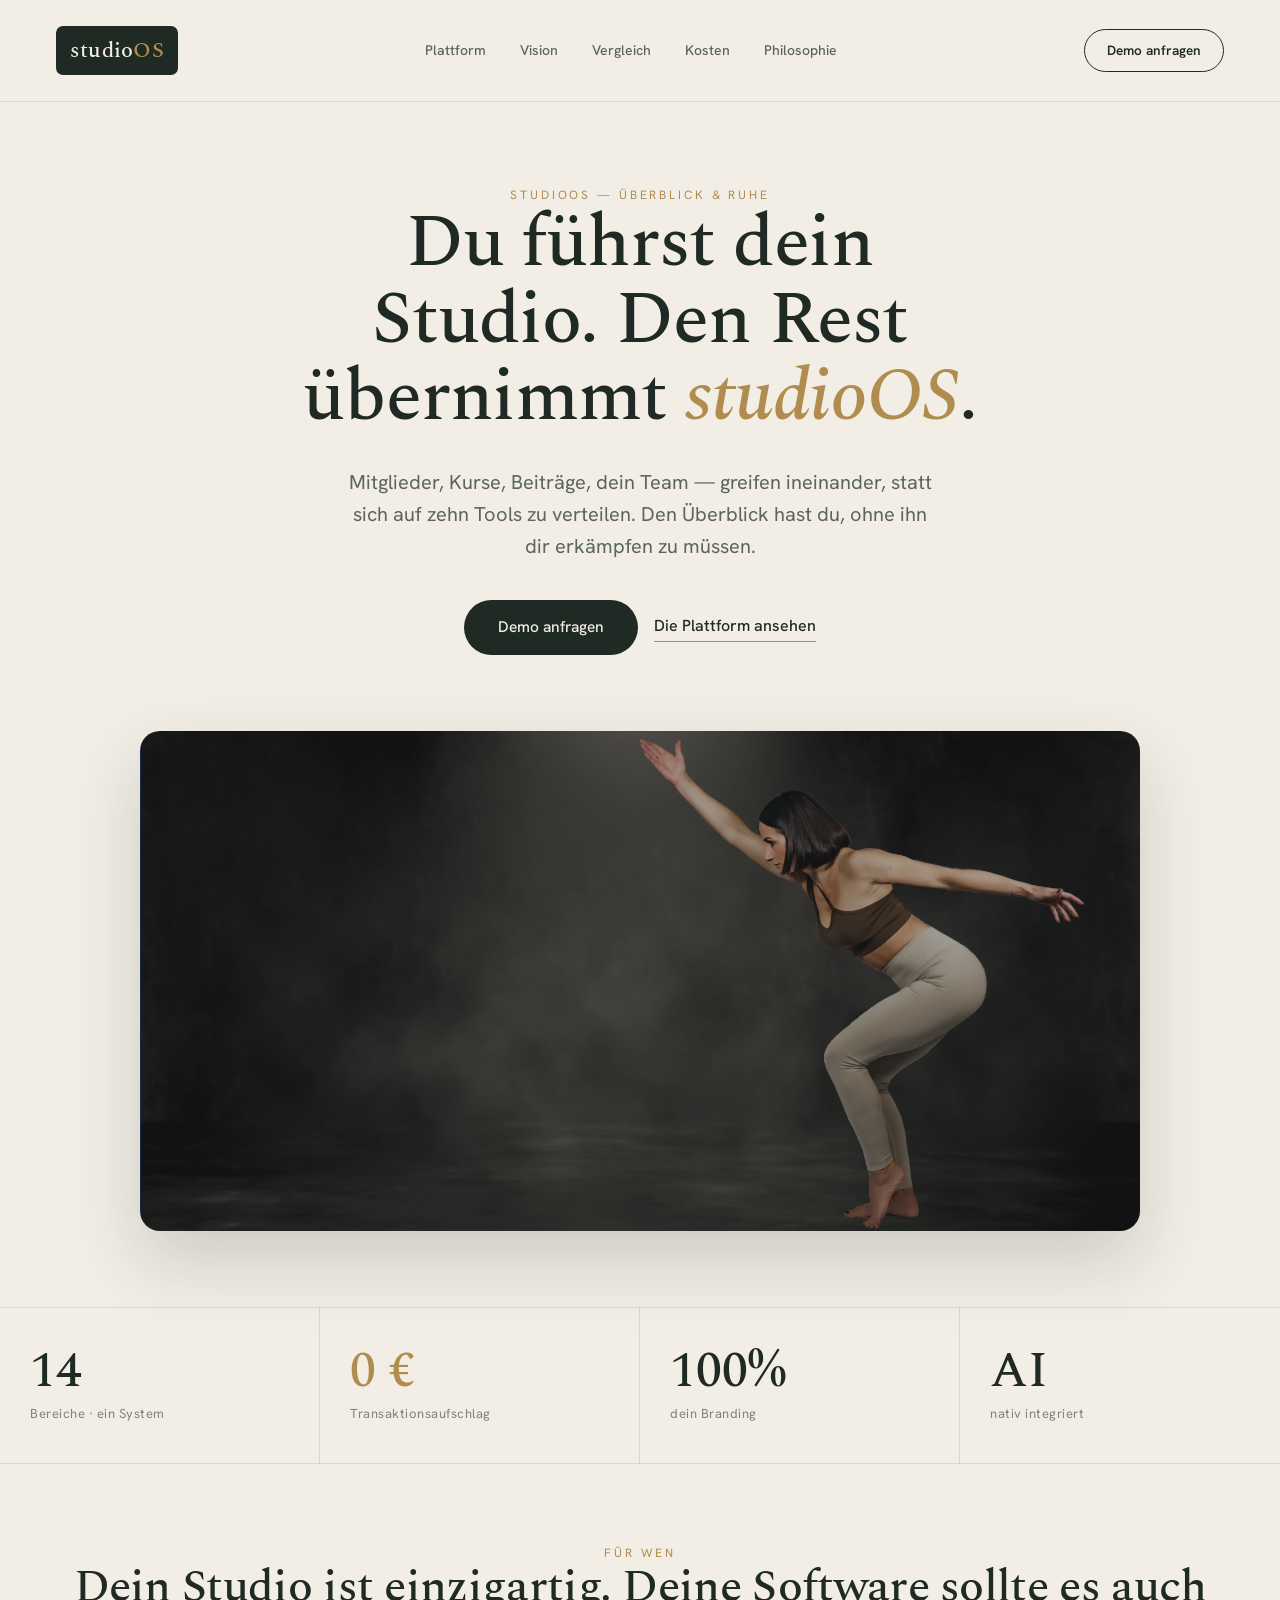
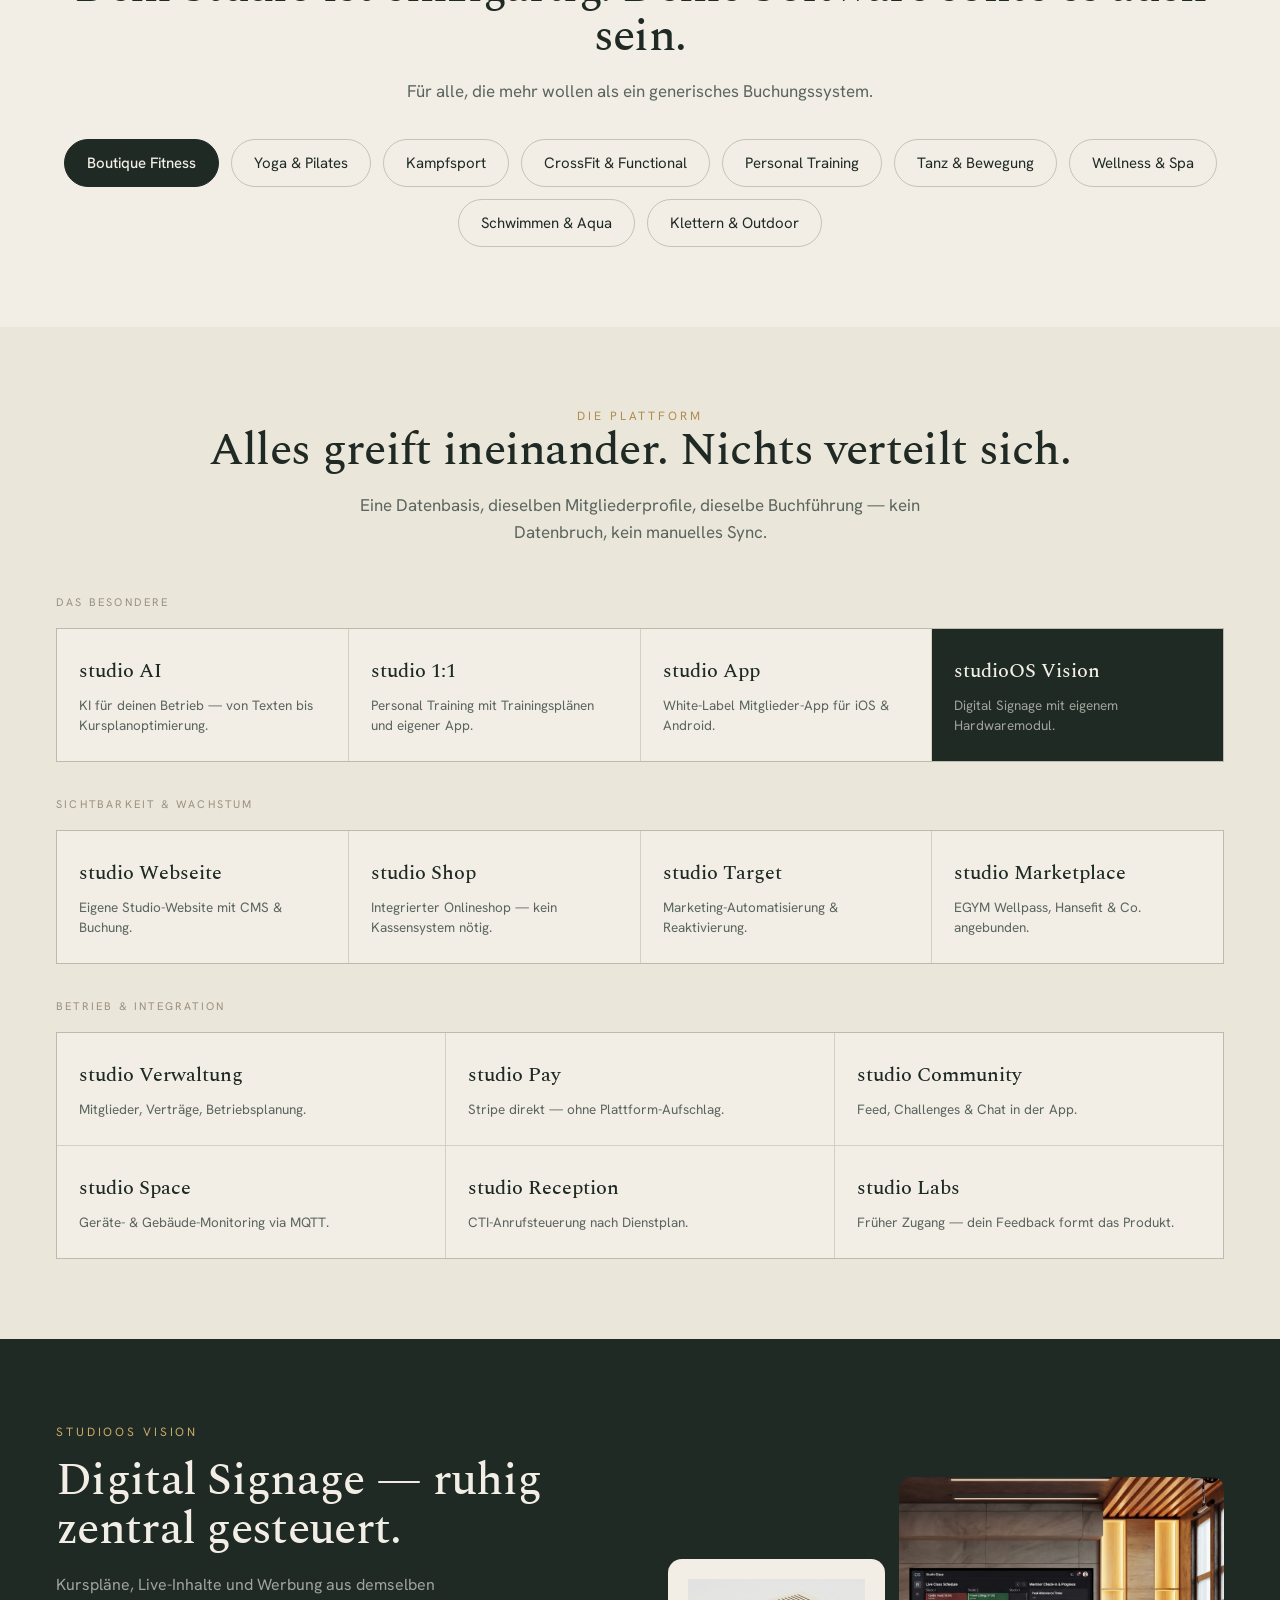
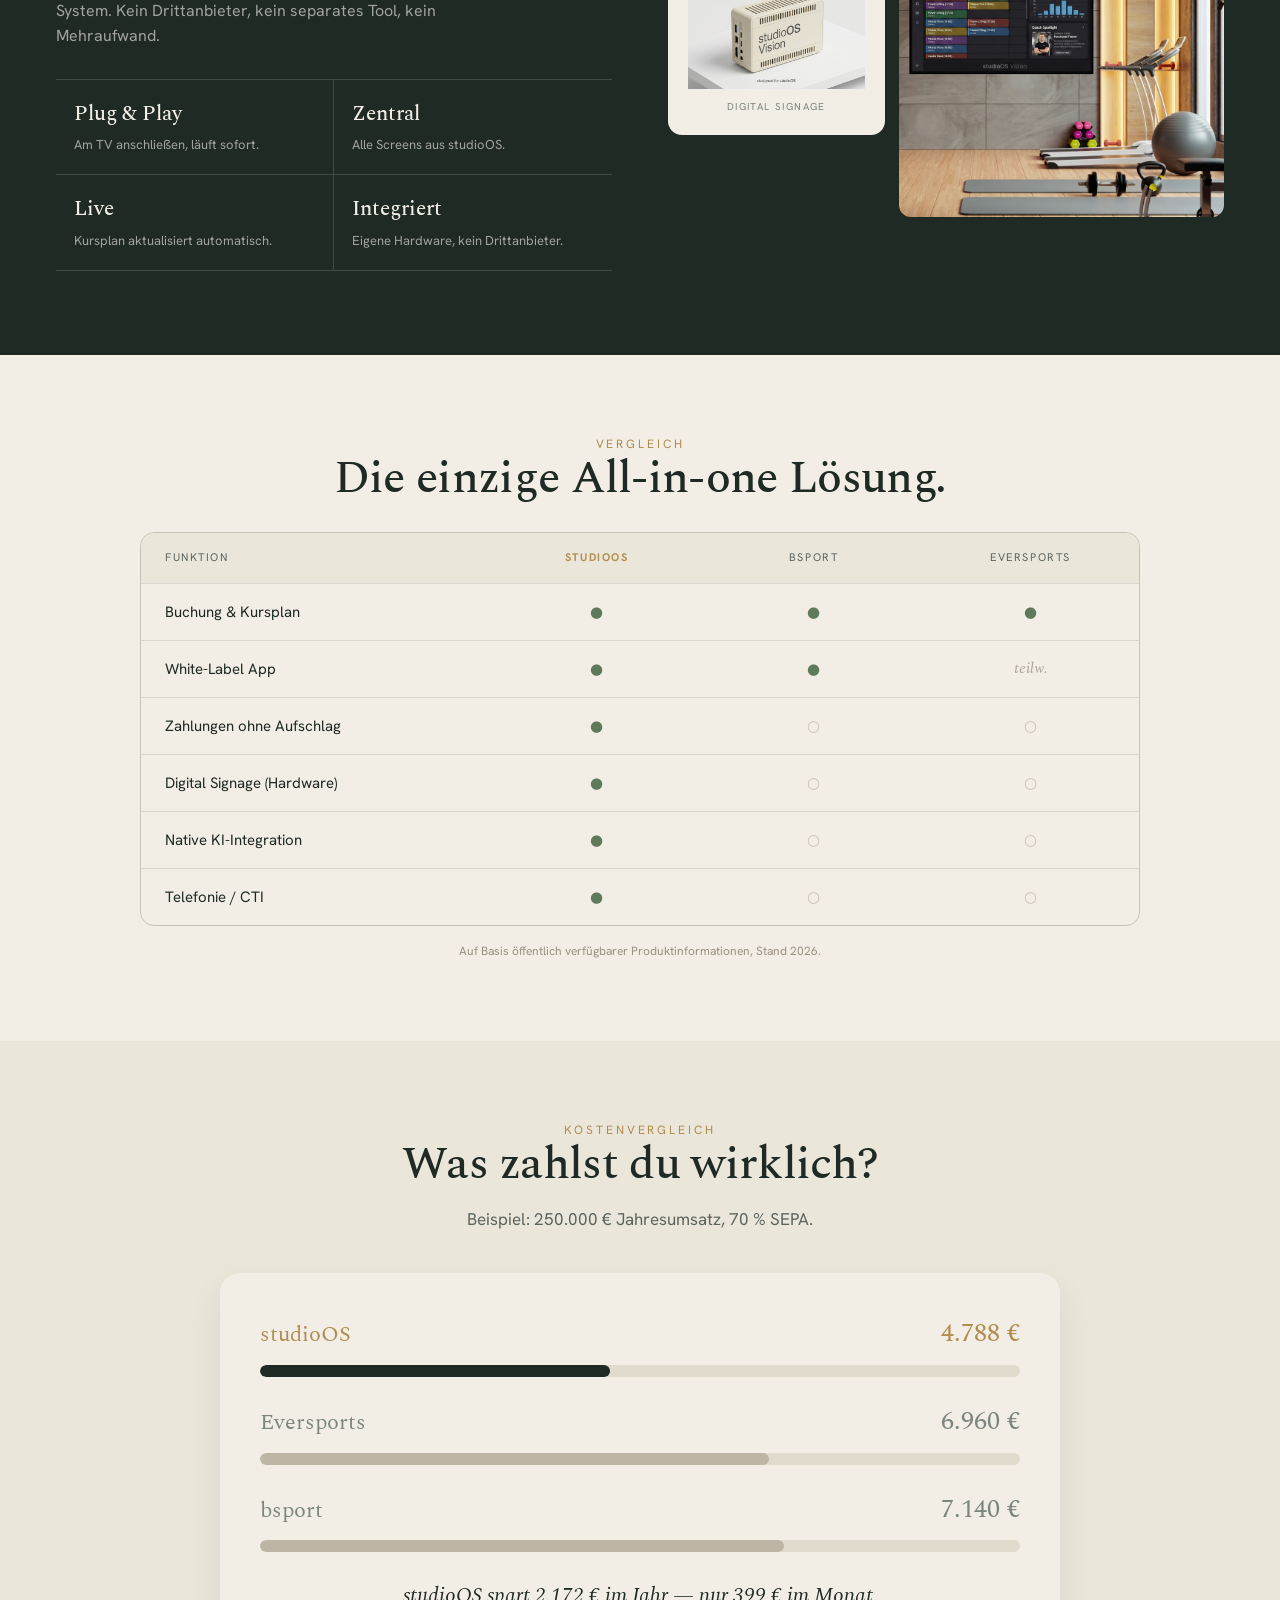
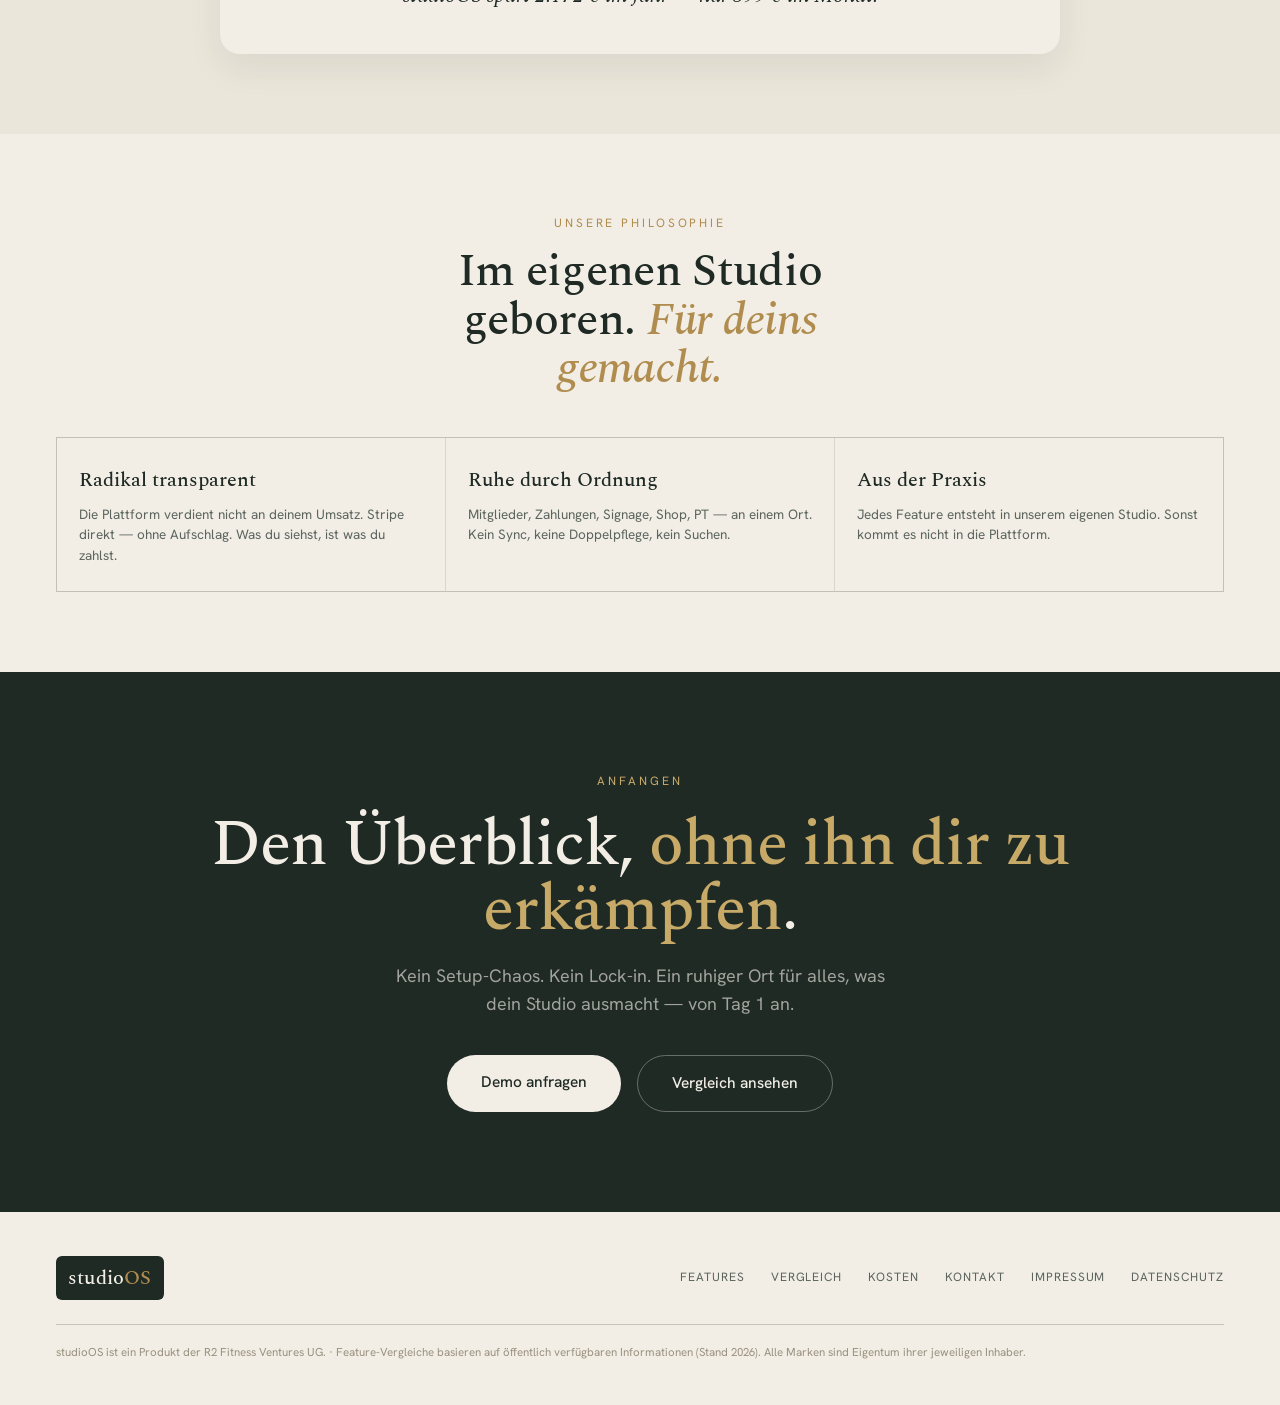
==== _export-sereno/index.html @ 0f1d94d6 "export-sereno aus der Auslieferung genommen (-> _export-sereno, Jekyll ueberspringt Unterstrich-Ordn" ====
<!DOCTYPE html>
<html lang="de">
<head>
  <meta charset="UTF-8">
  <meta name="viewport" content="width=device-width, initial-scale=1">
  <title>studioOS — Sereno</title>
  <link rel="stylesheet" href="studioOS-sereno.css">
</head>
<body>

  <!-- NAV -->
  <header class="nav">
    <div class="brand"><span class="brand__studio">studio</span><span class="brand__os">OS</span></div>
    <nav class="nav__links">
      <a href="#plattform">Plattform</a>
      <a href="#vision">Vision</a>
      <a href="#vergleich">Vergleich</a>
      <a href="#kosten">Kosten</a>
      <a href="#philosophie">Philosophie</a>
    </nav>
    <a class="btn btn--ghost btn--sm">Demo anfragen</a>
  </header>

  <!-- HERO -->
  <section class="hero">
    <div class="eyebrow">studioOS — Überblick &amp; Ruhe</div>
    <h1 class="hero__title">Du führst dein Studio. Den Rest übernimmt <span class="accent italic">studioOS</span>.</h1>
    <p class="hero__lead">Mitglieder, Kurse, Beiträge, dein Team — greifen ineinander, statt sich auf zehn Tools zu verteilen. Den Überblick hast du, ohne ihn dir erkämpfen zu müssen.</p>
    <div class="hero__actions">
      <a class="btn btn--primary">Demo anfragen</a>
      <a class="link-underline">Die Plattform ansehen</a>
    </div>
  </section>

  <!-- SHOWCASE -->
  <div class="showcase">
    <div class="showcase__frame">
      <img class="showcase__img" src="assets/Tops.png" alt="Studio">
    </div>
  </div>

  <!-- STATS -->
  <section class="stats">
    <div class="stats__item"><div class="stats__num">14</div><div class="stats__label">Bereiche · ein System</div></div>
    <div class="stats__item"><div class="stats__num stats__num--accent">0 €</div><div class="stats__label">Transaktionsaufschlag</div></div>
    <div class="stats__item"><div class="stats__num">100%</div><div class="stats__label">dein Branding</div></div>
    <div class="stats__item"><div class="stats__num">AI</div><div class="stats__label">nativ integriert</div></div>
  </section>

  <!-- FÜR WEN -->
  <section class="section section--center">
    <div class="eyebrow">Für wen</div>
    <h2 class="section__title">Dein Studio ist einzigartig. Deine Software sollte es auch sein.</h2>
    <p class="section__lead">Für alle, die mehr wollen als ein generisches Buchungssystem.</p>
    <div class="chips" style="margin-top:34px;">
      <span class="chip chip--filled">Boutique Fitness</span>
      <span class="chip">Yoga &amp; Pilates</span>
      <span class="chip">Kampfsport</span>
      <span class="chip">CrossFit &amp; Functional</span>
      <span class="chip">Personal Training</span>
      <span class="chip">Tanz &amp; Bewegung</span>
      <span class="chip">Wellness &amp; Spa</span>
      <span class="chip">Schwimmen &amp; Aqua</span>
      <span class="chip">Klettern &amp; Outdoor</span>
    </div>
  </section>

  <!-- PLATTFORM / FEATURES -->
  <section class="section section--alt section--center" id="plattform">
    <div class="eyebrow">Die Plattform</div>
    <h2 class="section__title">Alles greift ineinander. Nichts verteilt sich.</h2>
    <p class="section__lead">Eine Datenbasis, dieselben Mitgliederprofile, dieselbe Buchführung — kein Datenbruch, kein manuelles Sync.</p>

    <div style="text-align:left; margin-top:48px;">
      <div class="group-label">Das Besondere</div>
      <div class="feature-grid feature-grid--4" style="margin-bottom:34px;">
        <div class="feature-card"><div class="feature-card__name">studio AI</div><p class="feature-card__desc">KI für deinen Betrieb — von Texten bis Kursplanoptimierung.</p></div>
        <div class="feature-card"><div class="feature-card__name">studio 1:1</div><p class="feature-card__desc">Personal Training mit Trainingsplänen und eigener App.</p></div>
        <div class="feature-card"><div class="feature-card__name">studio App</div><p class="feature-card__desc">White-Label Mitglieder-App für iOS &amp; Android.</p></div>
        <div class="feature-card feature-card--ink"><div class="feature-card__name">studioOS Vision</div><p class="feature-card__desc">Digital Signage mit eigenem Hardwaremodul.</p></div>
      </div>

      <div class="group-label">Sichtbarkeit &amp; Wachstum</div>
      <div class="feature-grid feature-grid--4" style="margin-bottom:34px;">
        <div class="feature-card"><div class="feature-card__name">studio Webseite</div><p class="feature-card__desc">Eigene Studio-Website mit CMS &amp; Buchung.</p></div>
        <div class="feature-card"><div class="feature-card__name">studio Shop</div><p class="feature-card__desc">Integrierter Onlineshop — kein Kassensystem nötig.</p></div>
        <div class="feature-card"><div class="feature-card__name">studio Target</div><p class="feature-card__desc">Marketing-Automatisierung &amp; Reaktivierung.</p></div>
        <div class="feature-card"><div class="feature-card__name">studio Marketplace</div><p class="feature-card__desc">EGYM Wellpass, Hansefit &amp; Co. angebunden.</p></div>
      </div>

      <div class="group-label">Betrieb &amp; Integration</div>
      <div class="feature-grid feature-grid--3">
        <div class="feature-card"><div class="feature-card__name">studio Verwaltung</div><p class="feature-card__desc">Mitglieder, Verträge, Betriebsplanung.</p></div>
        <div class="feature-card"><div class="feature-card__name">studio Pay</div><p class="feature-card__desc">Stripe direkt — ohne Plattform-Aufschlag.</p></div>
        <div class="feature-card"><div class="feature-card__name">studio Community</div><p class="feature-card__desc">Feed, Challenges &amp; Chat in der App.</p></div>
        <div class="feature-card"><div class="feature-card__name">studio Space</div><p class="feature-card__desc">Geräte- &amp; Gebäude-Monitoring via MQTT.</p></div>
        <div class="feature-card"><div class="feature-card__name">studio Reception</div><p class="feature-card__desc">CTI-Anrufsteuerung nach Dienstplan.</p></div>
        <div class="feature-card"><div class="feature-card__name">studio Labs</div><p class="feature-card__desc">Früher Zugang — dein Feedback formt das Produkt.</p></div>
      </div>
    </div>
  </section>

  <!-- VISION -->
  <section class="vision" id="vision">
    <div class="vision__grid">
      <div>
        <div class="eyebrow accent-light" style="color:var(--brass-light);">studioOS Vision</div>
        <h2 class="section__title" style="margin:14px 0 18px;">Digital Signage — ruhig zentral gesteuert.</h2>
        <p style="font-size:16px; color:var(--on-ink-muted); max-width:48ch; margin:0 0 30px;">Kurspläne, Live-Inhalte und Werbung aus demselben System. Kein Drittanbieter, kein separates Tool, kein Mehraufwand.</p>
        <div class="vision__features">
          <div class="vision__feature"><h4>Plug &amp; Play</h4><p>Am TV anschließen, läuft sofort.</p></div>
          <div class="vision__feature"><h4>Zentral</h4><p>Alle Screens aus studioOS.</p></div>
          <div class="vision__feature"><h4>Live</h4><p>Kursplan aktualisiert automatisch.</p></div>
          <div class="vision__feature"><h4>Integriert</h4><p>Eigene Hardware, kein Drittanbieter.</p></div>
        </div>
      </div>
      <div style="display:grid; grid-template-columns:.8fr 1.2fr; gap:14px; align-items:center;">
        <div style="background:var(--cream); border-radius:14px; padding:20px; text-align:center;">
          <img src="assets/StudioOSVision_Product.png" alt="Hardwaremodul">
          <div style="font-size:10px; letter-spacing:.14em; text-transform:uppercase; color:var(--text-soft); margin-top:10px;">Digital Signage</div>
        </div>
        <img src="assets/studioexample.png" alt="Auf dem Bildschirm" style="border-radius:12px;">
      </div>
    </div>
  </section>

  <!-- VERGLEICH -->
  <section class="section section--center" id="vergleich">
    <div class="eyebrow">Vergleich</div>
    <h2 class="section__title" style="margin-bottom:30px;">Die einzige All-in-one Lösung.</h2>
    <div class="compare">
      <div class="compare__row compare__head">
        <div class="compare__cell compare__cell--label">Funktion</div>
        <div class="compare__cell compare__cell--own">studioOS</div>
        <div class="compare__cell">bsport</div>
        <div class="compare__cell">Eversports</div>
      </div>
      <div class="compare__row"><div class="compare__cell compare__cell--label">Buchung &amp; Kursplan</div><div class="compare__cell compare__yes">●</div><div class="compare__cell compare__yes">●</div><div class="compare__cell compare__yes">●</div></div>
      <div class="compare__row"><div class="compare__cell compare__cell--label">White-Label App</div><div class="compare__cell compare__yes">●</div><div class="compare__cell compare__yes">●</div><div class="compare__cell compare__part">teilw.</div></div>
      <div class="compare__row"><div class="compare__cell compare__cell--label">Zahlungen ohne Aufschlag</div><div class="compare__cell compare__yes">●</div><div class="compare__cell compare__no">○</div><div class="compare__cell compare__no">○</div></div>
      <div class="compare__row"><div class="compare__cell compare__cell--label">Digital Signage (Hardware)</div><div class="compare__cell compare__yes">●</div><div class="compare__cell compare__no">○</div><div class="compare__cell compare__no">○</div></div>
      <div class="compare__row"><div class="compare__cell compare__cell--label">Native KI-Integration</div><div class="compare__cell compare__yes">●</div><div class="compare__cell compare__no">○</div><div class="compare__cell compare__no">○</div></div>
      <div class="compare__row"><div class="compare__cell compare__cell--label">Telefonie / CTI</div><div class="compare__cell compare__yes">●</div><div class="compare__cell compare__no">○</div><div class="compare__cell compare__no">○</div></div>
    </div>
    <p style="font-size:12px; color:var(--text-faint); margin:16px auto 0;">Auf Basis öffentlich verfügbarer Produktinformationen, Stand 2026.</p>
  </section>

  <!-- KOSTEN -->
  <section class="section section--alt section--center" id="kosten">
    <div class="eyebrow">Kostenvergleich</div>
    <h2 class="section__title" style="margin-bottom:8px;">Was zahlst du wirklich?</h2>
    <p class="section__lead" style="margin-bottom:40px;">Beispiel: 250.000 € Jahresumsatz, 70 % SEPA.</p>
    <div class="cost-card">
      <div class="cost-row cost-row--own">
        <div class="cost-row__head"><span class="cost-row__name">studioOS</span><span class="cost-row__value">4.788 €</span></div>
        <div class="bar"><div class="bar__fill bar__fill--own" style="width:46%;"></div></div>
      </div>
      <div class="cost-row cost-row--rival">
        <div class="cost-row__head"><span class="cost-row__name">Eversports</span><span class="cost-row__value">6.960 €</span></div>
        <div class="bar"><div class="bar__fill bar__fill--rival" style="width:67%;"></div></div>
      </div>
      <div class="cost-row cost-row--rival">
        <div class="cost-row__head"><span class="cost-row__name">bsport</span><span class="cost-row__value">7.140 €</span></div>
        <div class="bar"><div class="bar__fill bar__fill--rival" style="width:69%;"></div></div>
      </div>
      <p class="cost-note">studioOS spart 2.172 € im Jahr — nur 399 € im Monat.</p>
    </div>
  </section>

  <!-- PHILOSOPHIE -->
  <section class="section section--center" id="philosophie">
    <div class="eyebrow">Unsere Philosophie</div>
    <h2 class="section__title" style="max-width:18ch; margin:14px auto 44px;">Im eigenen Studio geboren. <span class="accent italic">Für deins gemacht.</span></h2>
    <div class="feature-grid feature-grid--3" style="text-align:left;">
      <div class="feature-card"><div class="feature-card__name">Radikal transparent</div><p class="feature-card__desc">Die Plattform verdient nicht an deinem Umsatz. Stripe direkt — ohne Aufschlag. Was du siehst, ist was du zahlst.</p></div>
      <div class="feature-card"><div class="feature-card__name">Ruhe durch Ordnung</div><p class="feature-card__desc">Mitglieder, Zahlungen, Signage, Shop, PT — an einem Ort. Kein Sync, keine Doppelpflege, kein Suchen.</p></div>
      <div class="feature-card"><div class="feature-card__name">Aus der Praxis</div><p class="feature-card__desc">Jedes Feature entsteht in unserem eigenen Studio. Sonst kommt es nicht in die Plattform.</p></div>
    </div>
  </section>

  <!-- CTA -->
  <section class="cta">
    <div class="eyebrow accent-light" style="color:var(--brass-light);">Anfangen</div>
    <h2 class="cta__title" style="margin-top:22px;">Den Überblick, <span class="accent">ohne ihn dir zu erkämpfen</span>.</h2>
    <p class="cta__lead">Kein Setup-Chaos. Kein Lock-in. Ein ruhiger Ort für alles, was dein Studio ausmacht — von Tag 1 an.</p>
    <div style="display:flex; gap:16px; justify-content:center;">
      <a class="btn btn--on-ink">Demo anfragen</a>
      <a class="btn" style="border:1px solid rgba(242,238,230,.34); color:var(--on-ink);">Vergleich ansehen</a>
    </div>
  </section>

  <!-- FOOTER -->
  <footer class="footer">
    <div class="footer__top">
      <div class="brand brand--sm"><span class="brand__studio">studio</span><span class="brand__os">OS</span></div>
      <nav class="footer__links">
        <a href="#plattform">Features</a>
        <a href="#vergleich">Vergleich</a>
        <a href="#kosten">Kosten</a>
        <a>Kontakt</a>
        <a>Impressum</a>
        <a>Datenschutz</a>
      </nav>
    </div>
    <p class="footer__legal">studioOS ist ein Produkt der R2 Fitness Ventures UG. · Feature-Vergleiche basieren auf öffentlich verfügbaren Informationen (Stand 2026). Alle Marken sind Eigentum ihrer jeweiligen Inhaber.</p>
  </footer>

</body>
</html>
---- _export-sereno/studioOS-sereno.css ----
/* =========================================================================
   studioOS — Design "Sereno" (Quiet Luxury)
   Stylesheet / Developer Handoff
   Fonts: Spectral (Display-Serif), Hanken Grotesk (Sans / Body)
   ========================================================================= */

/* ---- Font import (oder via <link> im <head>) --------------------------- */
@import url('https://fonts.googleapis.com/css2?family=Spectral:ital,wght@0,400;0,500;1,400;1,500&family=Hanken+Grotesk:wght@400;500;600;700&display=swap');

/* ---- Design Tokens ----------------------------------------------------- */
:root {
  /* Farben */
  --ink:          #1F2A24;   /* tiefes Salbei-Schwarzgrün — Text, dunkle Flächen */
  --brass:        #B08D4F;   /* Messing — Akzent auf hellem Grund */
  --brass-light:  #C7A968;   /* helleres Messing — Akzent auf dunklem Grund */
  --cream:        #F2EEE6;   /* Haupt-Hintergrund */
  --cream-alt:    #EBE6DA;   /* Sektions-Hintergrund (Features, Kosten) */
  --green-ok:     #5E7A5A;   /* "vorhanden"-Markierung in Tabellen */

  /* Text */
  --text:         #1F2A24;
  --text-muted:   #5B655E;
  --text-soft:    #7C857E;
  --text-faint:   #9A917F;
  --on-ink:       #F2EEE6;            /* Text auf dunklem Grund */
  --on-ink-muted: rgba(242,238,230,.62);

  /* Linien */
  --line:         rgba(31,42,36,.12);
  --line-strong:  rgba(31,42,36,.22);
  --line-on-ink:  rgba(242,238,230,.16);

  /* Typografie */
  --font-display: 'Spectral', Georgia, serif;
  --font-sans:    'Hanken Grotesk', system-ui, -apple-system, sans-serif;

  /* Radius & Schatten */
  --radius:       20px;
  --radius-pill:  99px;
  --radius-chip:  7px;
  --shadow-soft:  0 14px 34px rgba(31,42,36,.08);
  --shadow-img:   0 30px 70px rgba(31,42,36,.18);

  /* Layout */
  --pad-x:        56px;   /* horizontaler Sektions-Innenabstand (Desktop) */
  --maxw:         1320px; /* Container-Breite */
}

/* ---- Base -------------------------------------------------------------- */
*, *::before, *::after { box-sizing: border-box; }

body {
  margin: 0;
  background: var(--cream);
  color: var(--text);
  font-family: var(--font-sans);
  font-size: 16px;
  line-height: 1.6;
  -webkit-font-smoothing: antialiased;
}

h1, h2, h3 {
  font-family: var(--font-display);
  font-weight: 500;
  letter-spacing: -.015em;
  margin: 0;
}

a { color: inherit; text-decoration: none; }
img { display: block; max-width: 100%; }

.container { max-width: var(--maxw); margin: 0 auto; }

/* Akzent-Helfer */
.accent       { color: var(--brass); }
.accent-light { color: var(--brass-light); }
.italic       { font-style: italic; }

/* Augenbraue / Kicker */
.eyebrow {
  font-size: 12px;
  letter-spacing: .24em;
  text-transform: uppercase;
  color: var(--brass);
}

/* =========================================================================
   Marke / Logo-Chip   ("studio" cremefarben + "OS" Messing auf dunklem Feld)
   ========================================================================= */
.brand {
  display: inline-flex;
  align-items: center;
  background: var(--ink);
  border-radius: var(--radius-chip);
  padding: 7px 14px;
  font-family: var(--font-display);
  font-size: 22px;
  font-weight: 500;
  letter-spacing: .01em;
}
.brand__studio { color: var(--cream); }
.brand__os     { color: var(--brass); }

.brand--sm { font-size: 20px; padding: 6px 12px; border-radius: 6px; }
.brand--xs { font-size: 17px; padding: 5px 11px; border-radius: 6px; }

/* Alternative: ruhige Inline-Variante ohne dunklen Block */
.brand-inline {
  font-family: var(--font-display);
  font-size: 24px;
  font-weight: 500;
}
.brand-inline .brand__studio { color: var(--ink); }
.brand-inline .brand__os     { color: var(--brass); }

/* =========================================================================
   Navigation
   ========================================================================= */
.nav {
  display: flex;
  align-items: center;
  justify-content: space-between;
  padding: 26px var(--pad-x);
}
.nav__links {
  display: flex;
  gap: 34px;
  font-size: 14px;
  font-weight: 500;
  color: var(--text-muted);
}

/* =========================================================================
   Buttons
   ========================================================================= */
.btn {
  display: inline-block;
  border-radius: var(--radius-pill);
  padding: 15px 34px;
  font-size: 15.5px;
  font-weight: 500;
  cursor: pointer;
  transition: opacity .2s ease, transform .2s ease;
}
.btn:hover { transform: translateY(-1px); }

.btn--primary { background: var(--ink); color: var(--on-ink); }
.btn--ghost   { background: transparent; color: var(--ink); border: 1px solid var(--ink); }
.btn--on-ink  { background: var(--cream); color: var(--ink); }
.btn--sm      { padding: 10px 22px; font-size: 13.5px; font-weight: 600; }

/* Textlink mit Messing-Unterstrich */
.link-underline {
  font-weight: 500;
  border-bottom: 1px solid var(--brass);
  padding-bottom: 3px;
}

/* =========================================================================
   Hero
   ========================================================================= */
.hero {
  padding: 84px var(--pad-x) 76px;
  text-align: center;
  border-top: 1px solid var(--line);
}
.hero__title {
  font-size: 74px;
  line-height: 1.04;
  max-width: 18ch;
  margin: 0 auto;
}
.hero__lead {
  font-size: 20px;
  color: var(--text-muted);
  max-width: 54ch;
  margin: 30px auto 38px;
}
.hero__actions {
  display: flex;
  gap: 16px;
  justify-content: center;
  align-items: center;
}

/* Bild-Showcase (Schnitt 16/8, zentriert) */
.showcase {
  padding: 0 var(--pad-x) 76px;
}
.showcase__frame {
  max-width: 1000px;
  margin: 0 auto;
  border-radius: var(--radius);
  overflow: hidden;
  box-shadow: var(--shadow-img);
  position: relative;
}
.showcase__img {
  width: 100%;
  aspect-ratio: 16 / 8;
  object-fit: cover;
  filter: saturate(.95);
}

/* =========================================================================
   Stat-Band
   ========================================================================= */
.stats {
  display: grid;
  grid-template-columns: repeat(4, 1fr);
  border-top: 1px solid var(--line);
  border-bottom: 1px solid var(--line);
}
.stats__item {
  padding: 38px 30px;
  border-right: 1px solid var(--line);
}
.stats__item:last-child { border-right: 0; }
.stats__num {
  font-family: var(--font-display);
  font-size: 50px;
  font-weight: 500;
  line-height: 1;
}
.stats__num--accent { color: var(--brass); }
.stats__label {
  font-size: 13px;
  letter-spacing: .04em;
  color: var(--text-soft);
  margin-top: 8px;
}

/* =========================================================================
   Sektionen / Überschriften
   ========================================================================= */
.section        { padding: 80px var(--pad-x); }
.section--alt   { background: var(--cream-alt); }
.section--ink   { background: var(--ink); color: var(--on-ink); }
.section--center { text-align: center; }

.section__title { font-size: 46px; line-height: 1.06; }
.section__lead  { font-size: 17px; color: var(--text-muted); max-width: 58ch; }
.section--center .section__lead { margin-left: auto; margin-right: auto; }

/* Untergruppen-Label im Feature-Block */
.group-label {
  font-size: 11px;
  letter-spacing: .2em;
  text-transform: uppercase;
  color: var(--text-faint);
  margin-bottom: 16px;
}

/* =========================================================================
   Zielgruppen-Chips
   ========================================================================= */
.chips {
  display: flex;
  flex-wrap: wrap;
  gap: 12px;
  justify-content: center;
}
.chip {
  border: 1px solid var(--line-strong);
  border-radius: var(--radius-pill);
  padding: 11px 22px;
  font-size: 15px;
  color: var(--text);
}
.chip--filled {
  background: var(--ink);
  color: var(--on-ink);
  border-color: var(--ink);
  font-weight: 500;
}

/* =========================================================================
   Feature-Grid (Modul-Karten, Hairline-Raster)
   ========================================================================= */
.feature-grid {
  display: grid;
  gap: 1px;
  background: var(--line);          /* erzeugt Hairlines zwischen Karten */
  border: 1px solid var(--line);
}
.feature-grid--4 { grid-template-columns: repeat(4, 1fr); }
.feature-grid--3 { grid-template-columns: repeat(3, 1fr); }

.feature-card {
  background: var(--cream);
  padding: 26px 22px;
}
.feature-card--ink { background: var(--ink); color: var(--on-ink); }
.feature-card__name {
  font-family: var(--font-display);
  font-size: 20px;
  font-weight: 500;
  margin-bottom: 8px;
}
.feature-card__desc {
  font-size: 13.5px;
  line-height: 1.5;
  color: var(--text-muted);
  margin: 0;
}
.feature-card--ink .feature-card__desc { color: var(--on-ink-muted); }

/* =========================================================================
   Vision (dunkle Split-Sektion)
   ========================================================================= */
.vision { background: var(--ink); color: var(--on-ink); padding: 84px var(--pad-x); }
.vision__grid {
  display: grid;
  grid-template-columns: 1fr 1fr;
  gap: 56px;
  align-items: center;
}
.vision__features {
  display: grid;
  grid-template-columns: 1fr 1fr;
  border-top: 1px solid var(--line-on-ink);
}
.vision__feature {
  padding: 18px;
  border-bottom: 1px solid var(--line-on-ink);
}
.vision__feature:nth-child(odd) { border-right: 1px solid var(--line-on-ink); }
.vision__feature h4 {
  font-family: var(--font-display);
  font-size: 21px;
  font-weight: 500;
  margin: 0 0 4px;
}
.vision__feature p { font-size: 13px; color: var(--on-ink-muted); margin: 0; }

/* =========================================================================
   Vergleichstabelle
   ========================================================================= */
.compare {
  max-width: 1000px;
  margin: 0 auto;
  border: 1px solid var(--line-strong);
  border-radius: 14px;
  overflow: hidden;
}
.compare__row {
  display: grid;
  grid-template-columns: 1.6fr 1fr 1fr 1fr;
  font-size: 15px;
  border-top: 1px solid var(--line);
}
.compare__row:first-child { border-top: 0; }
.compare__head {
  background: var(--cream-alt);
  font-size: 11px;
  letter-spacing: .14em;
  text-transform: uppercase;
  color: var(--text-muted);
}
.compare__cell  { padding: 16px 12px; text-align: center; }
.compare__cell--label { text-align: left; padding-left: 24px; }
.compare__cell--own   { color: var(--brass); font-weight: 700; }
.compare__yes   { color: var(--green-ok); }
.compare__no    { color: #C7C1B1; }   /* leeres Ringerl ○ */
.compare__part  { color: #AAA595; font-style: italic; font-family: var(--font-display); }

/* =========================================================================
   Kostenvergleich (Balken)
   ========================================================================= */
.cost-card {
  background: var(--cream);
  border-radius: var(--radius);
  padding: 40px;
  max-width: 840px;
  margin: 0 auto;
  box-shadow: var(--shadow-soft);
}
.cost-row { margin-bottom: 24px; }
.cost-row:last-of-type { margin-bottom: 0; }
.cost-row__head {
  display: flex;
  justify-content: space-between;
  align-items: baseline;
  margin-bottom: 10px;
  font-family: var(--font-display);
}
.cost-row__name  { font-size: 22px; }
.cost-row__value { font-size: 26px; }
.cost-row--own .cost-row__name,
.cost-row--own .cost-row__value { color: var(--brass); }
.cost-row--rival .cost-row__name,
.cost-row--rival .cost-row__value { color: var(--text-soft); }

.bar { height: 12px; background: #E1DBCD; border-radius: var(--radius-pill); overflow: hidden; }
.bar__fill { height: 100%; border-radius: var(--radius-pill); }
.bar__fill--own   { background: var(--ink); }
.bar__fill--rival { background: #BDB6A4; }

.cost-note {
  font-family: var(--font-display);
  font-style: italic;
  font-size: 21px;
  text-align: center;
  color: var(--ink);
  margin: 28px 0 0;
}

/* =========================================================================
   CTA (dunkle Schluss-Sektion)
   ========================================================================= */
.cta {
  background: var(--ink);
  color: var(--on-ink);
  padding: 100px var(--pad-x);
  text-align: center;
}
.cta__title { font-size: 64px; line-height: 1.02; margin: 0 0 18px; }
.cta__title .accent { color: var(--brass-light); }
.cta__lead { font-size: 18px; color: var(--on-ink-muted); max-width: 52ch; margin: 0 auto 36px; }

/* =========================================================================
   Footer
   ========================================================================= */
.footer { padding: 44px var(--pad-x); background: var(--cream); }
.footer__top {
  display: flex;
  justify-content: space-between;
  align-items: center;
  border-bottom: 1px solid var(--line-strong);
  padding-bottom: 24px;
  margin-bottom: 18px;
}
.footer__links {
  display: flex;
  gap: 26px;
  font-size: 12px;
  letter-spacing: .08em;
  text-transform: uppercase;
  color: var(--text-muted);
}
.footer__legal { font-size: 11.5px; color: var(--text-faint); line-height: 1.6; margin: 0; }

/* =========================================================================
   Responsive
   ========================================================================= */
@media (max-width: 860px) {
  :root { --pad-x: 22px; }

  .nav__links,
  .footer__links { display: none; }            /* -> Burger-Menü im Build */

  .hero { padding: 40px var(--pad-x); }
  .hero__title { font-size: 40px; }
  .hero__lead  { font-size: 15px; margin: 18px 0 22px; }
  .hero__actions { flex-direction: column; align-items: stretch; }

  .section { padding: 36px var(--pad-x); }
  .section__title { font-size: 28px; }
  .cta__title { font-size: 32px; }

  .stats { grid-template-columns: 1fr 1fr; }
  .stats__item:nth-child(2) { border-right: 0; }
  .stats__item:nth-child(1),
  .stats__item:nth-child(2) { border-bottom: 1px solid var(--line); }
  .stats__num { font-size: 36px; }

  .feature-grid--4,
  .feature-grid--3 { grid-template-columns: 1fr 1fr; }

  .vision__grid,
  .compare__row { grid-template-columns: 1fr; }
  .vision__features { grid-template-columns: 1fr; }

  .showcase__img { aspect-ratio: 5 / 4; object-position: 70% center; }
  .cost-card { padding: 24px; }
}
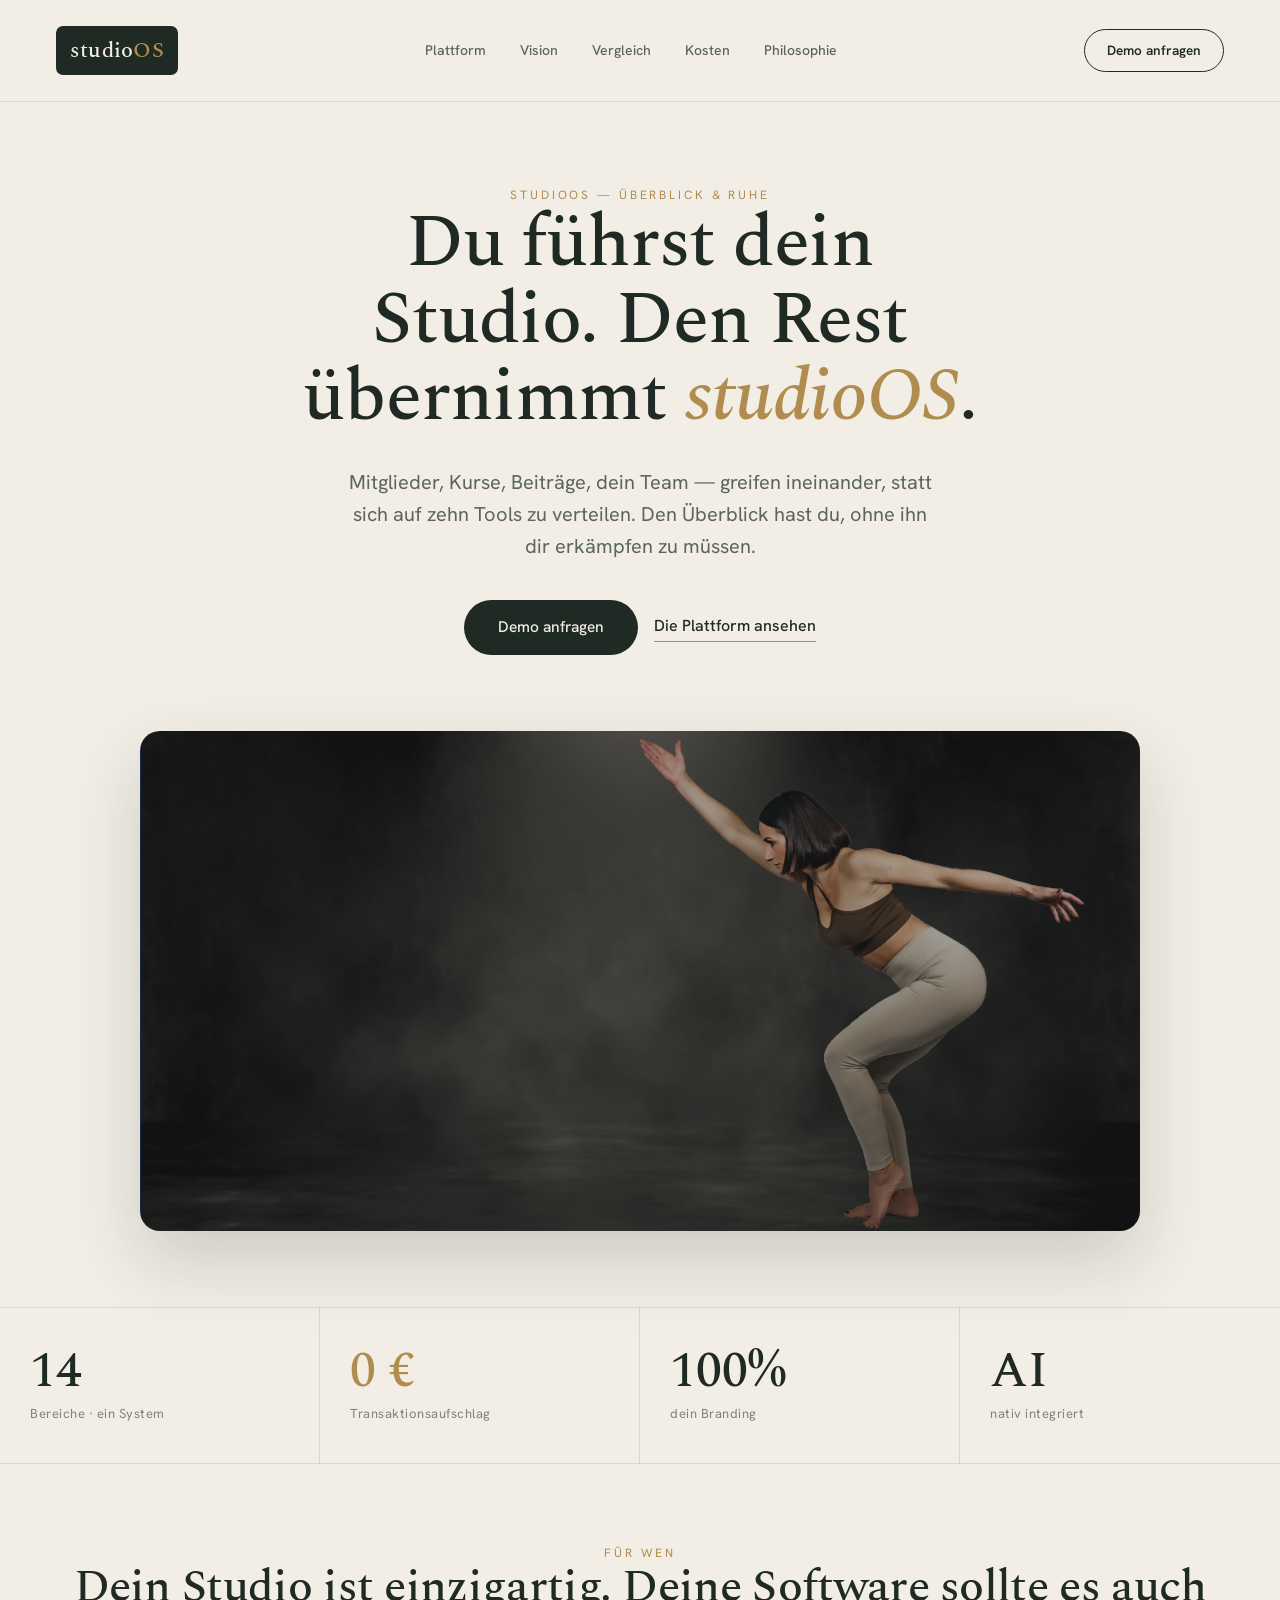
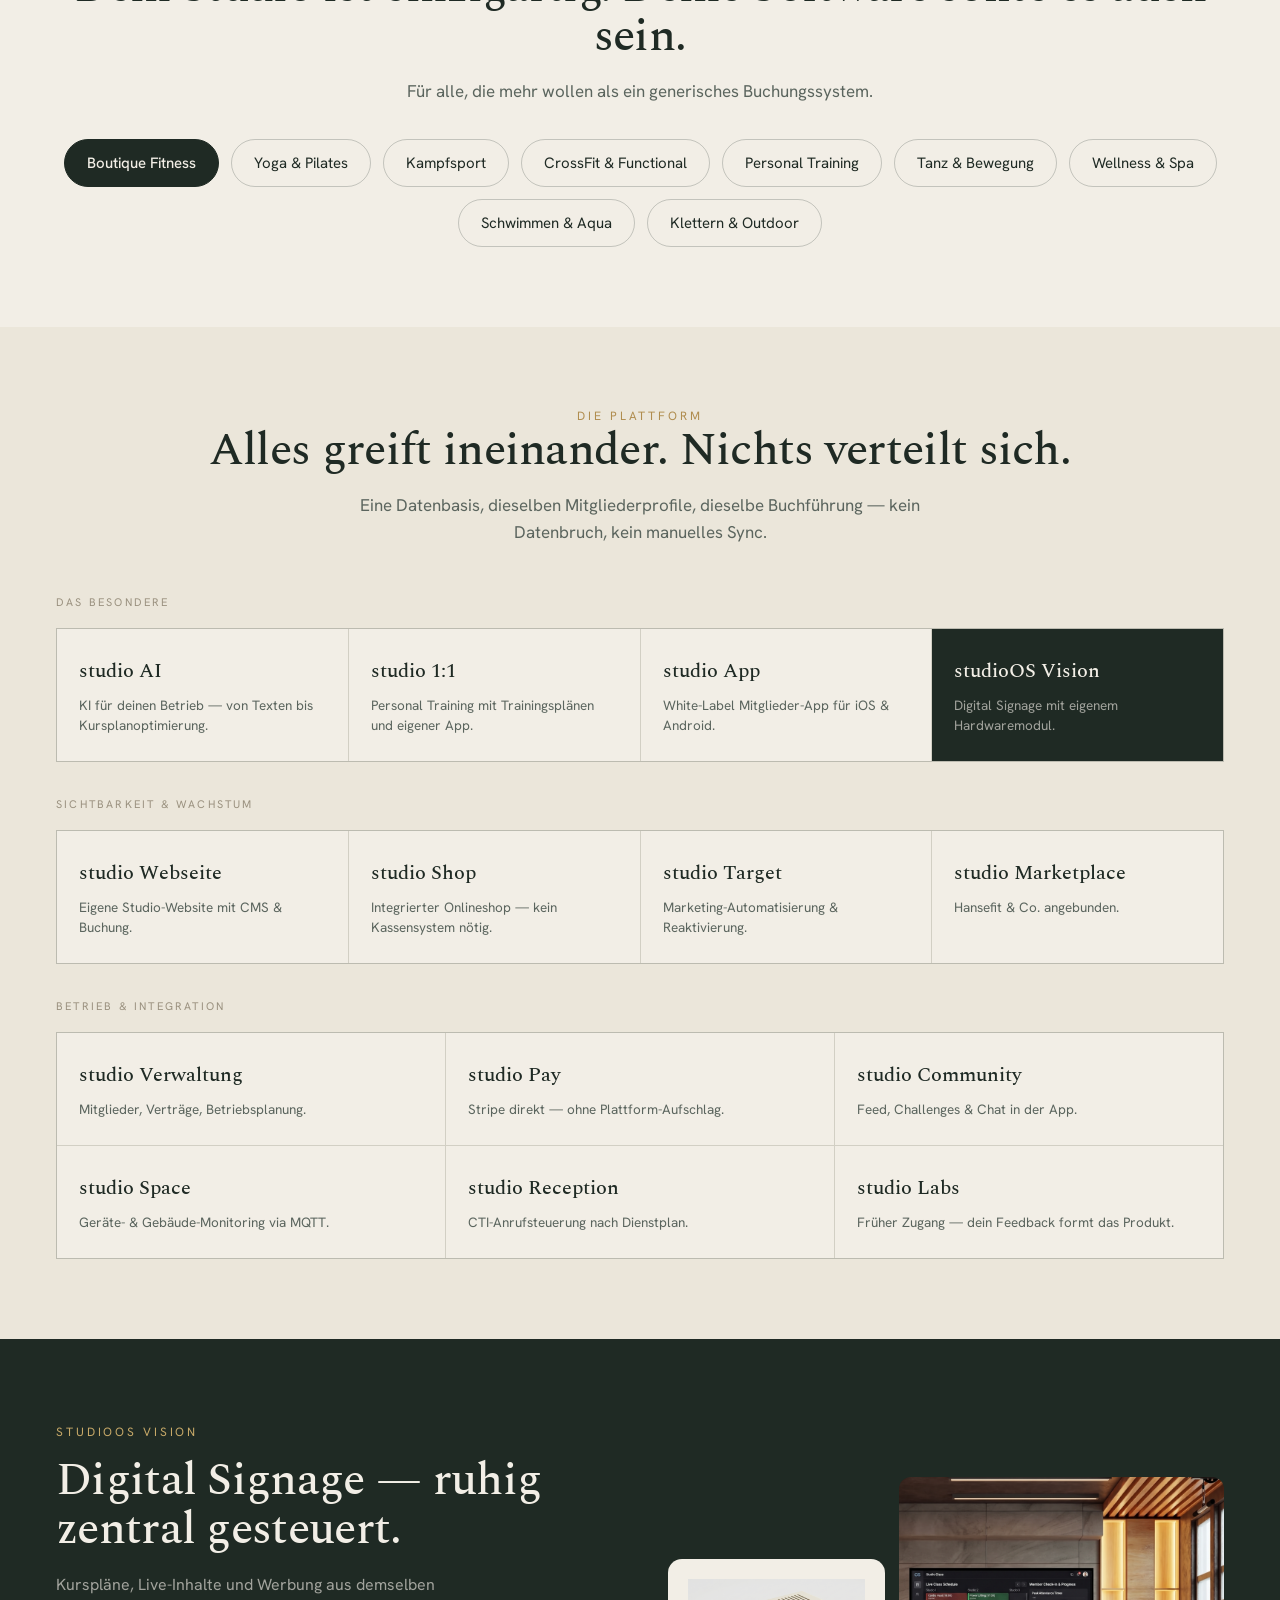
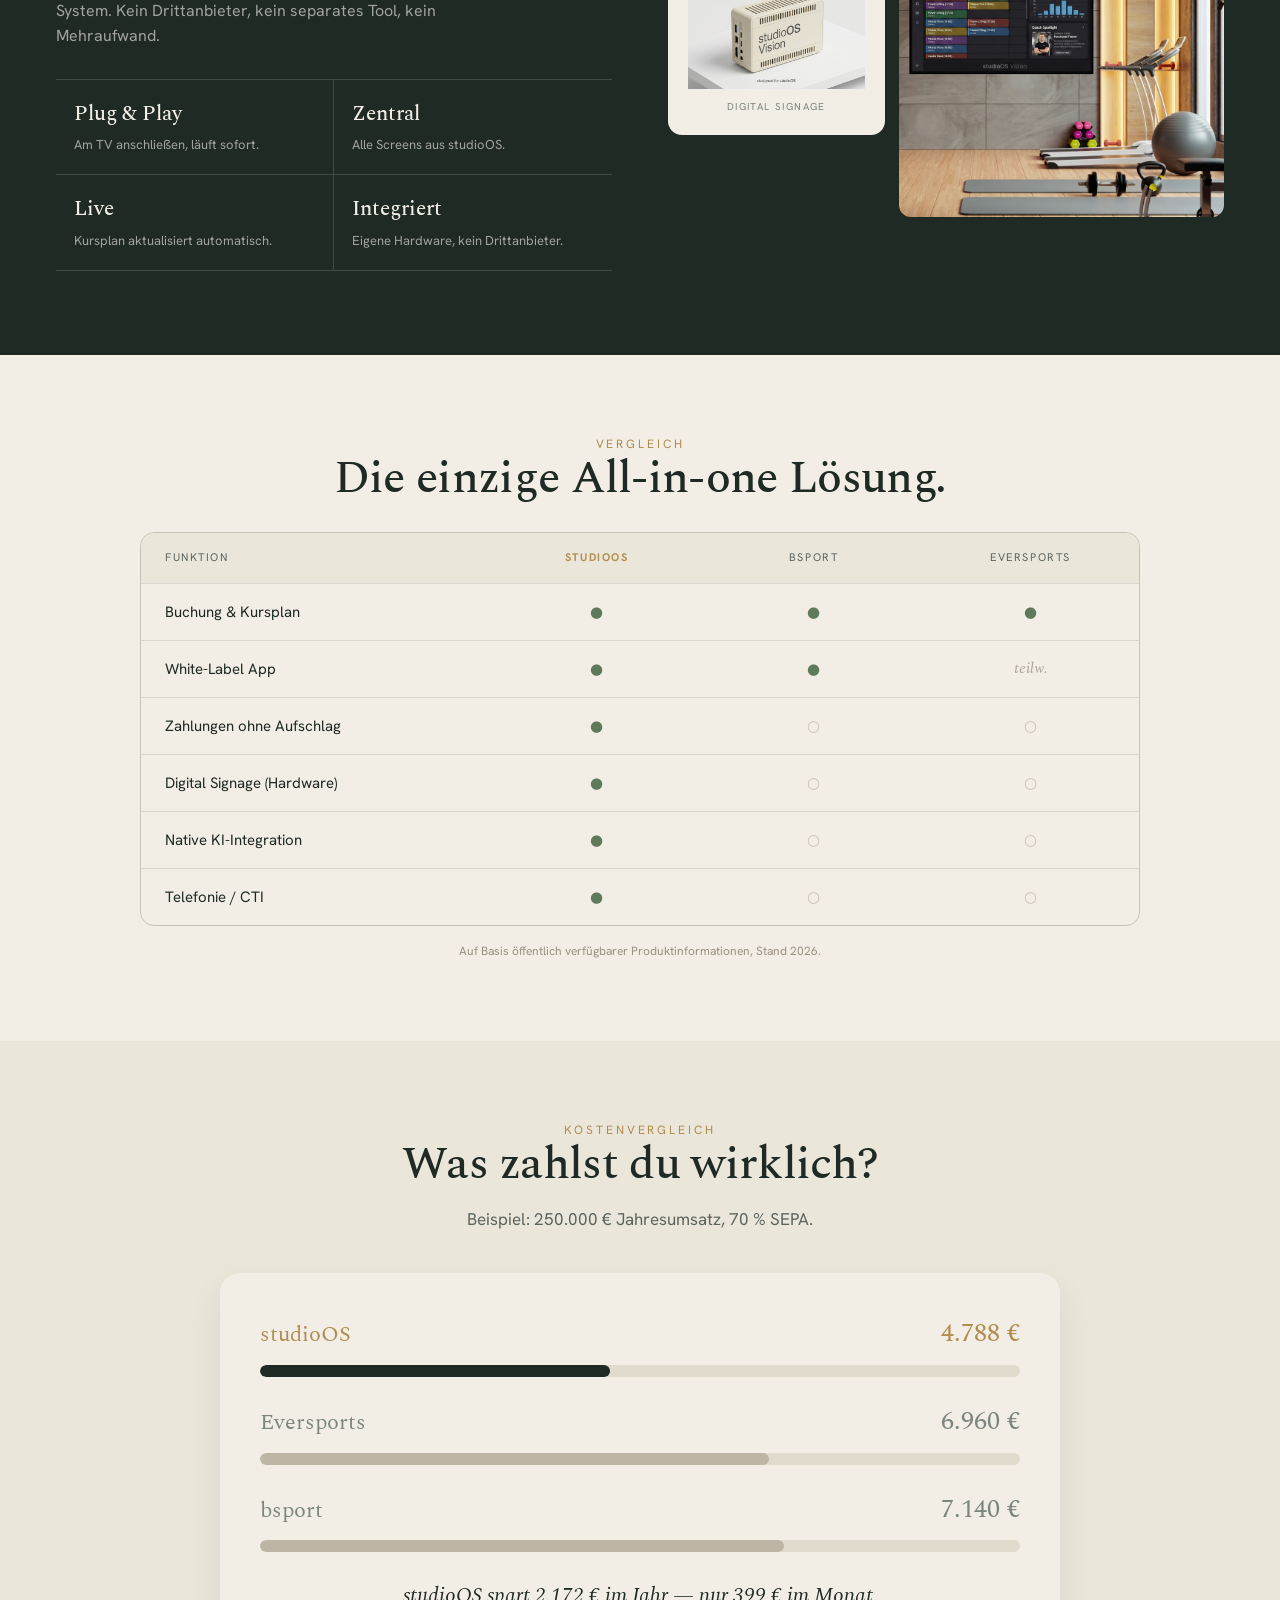
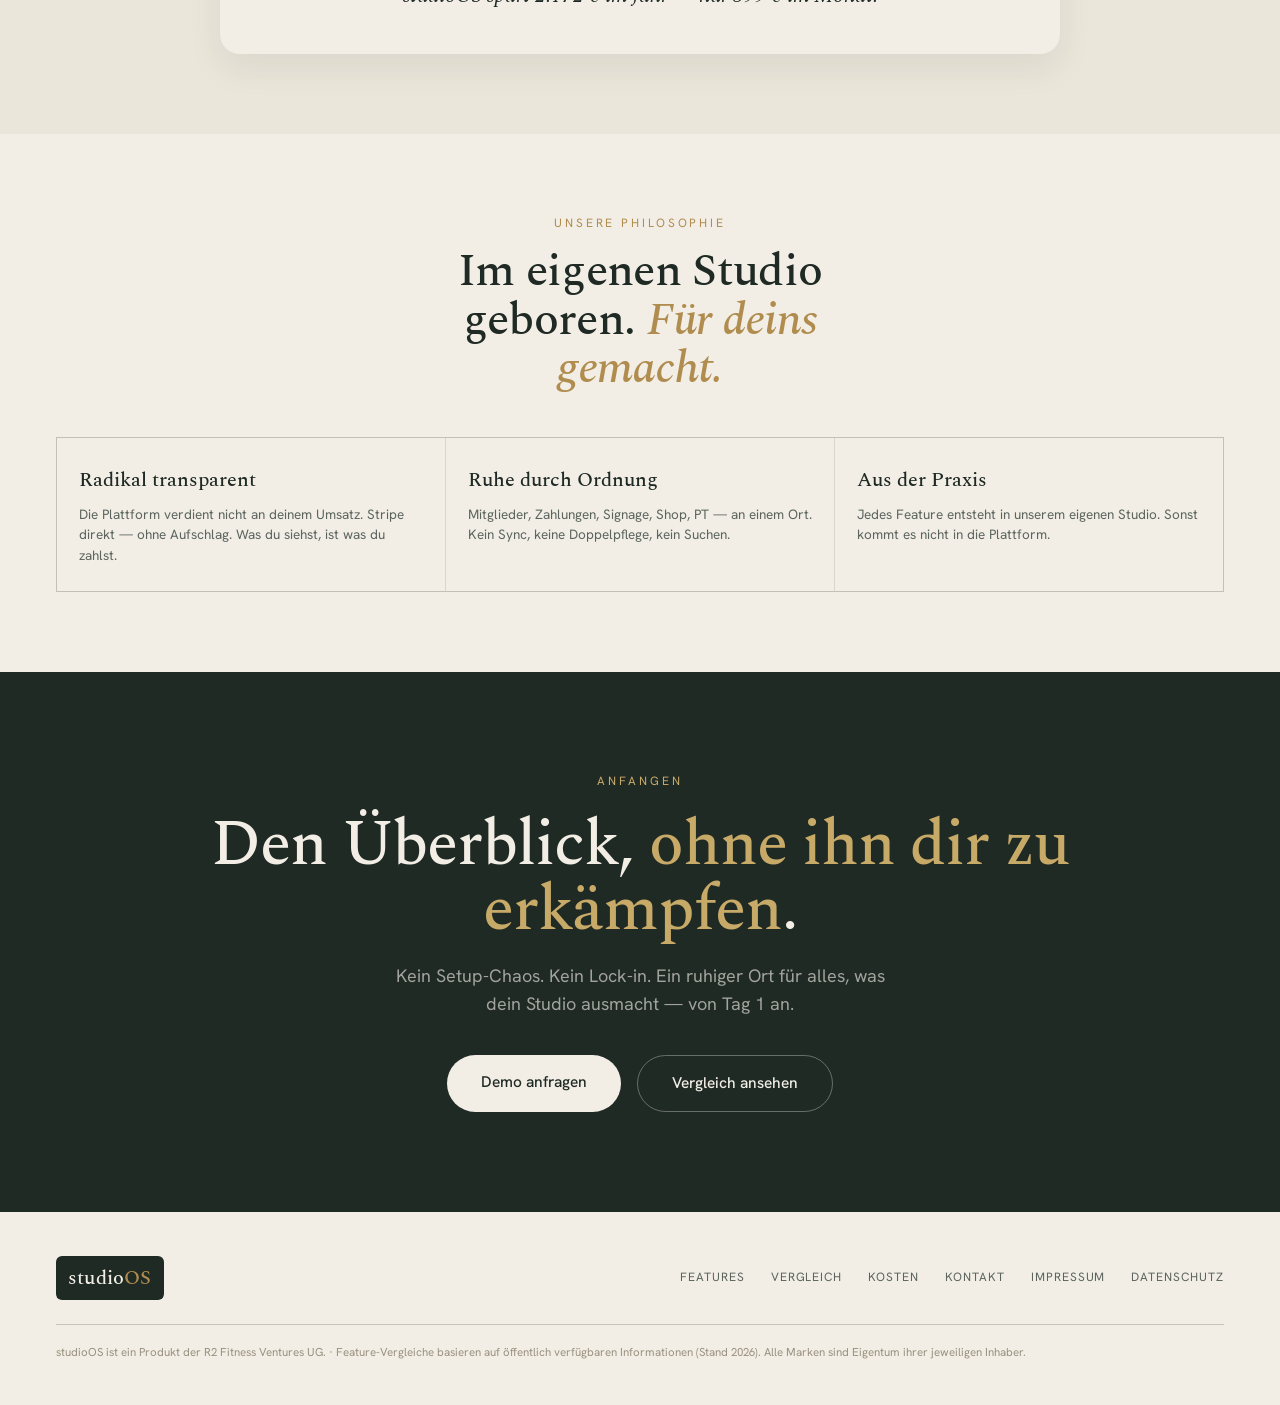
==== commit d80089eb: "EGYM Wellpass aus der Anbieter-Aufzaehlung entfernt Stand heute ist Wellpass raus; die Erwaehnung da" ====
--- a/_export-sereno/index.html
+++ b/_export-sereno/index.html
@@ -85,7 +85,7 @@
         <div class="feature-card"><div class="feature-card__name">studio Webseite</div><p class="feature-card__desc">Eigene Studio-Website mit CMS &amp; Buchung.</p></div>
         <div class="feature-card"><div class="feature-card__name">studio Shop</div><p class="feature-card__desc">Integrierter Onlineshop — kein Kassensystem nötig.</p></div>
         <div class="feature-card"><div class="feature-card__name">studio Target</div><p class="feature-card__desc">Marketing-Automatisierung &amp; Reaktivierung.</p></div>
-        <div class="feature-card"><div class="feature-card__name">studio Marketplace</div><p class="feature-card__desc">EGYM Wellpass, Hansefit &amp; Co. angebunden.</p></div>
+        <div class="feature-card"><div class="feature-card__name">studio Marketplace</div><p class="feature-card__desc">Hansefit &amp; Co. angebunden.</p></div>
       </div>
 
       <div class="group-label">Betrieb &amp; Integration</div>
